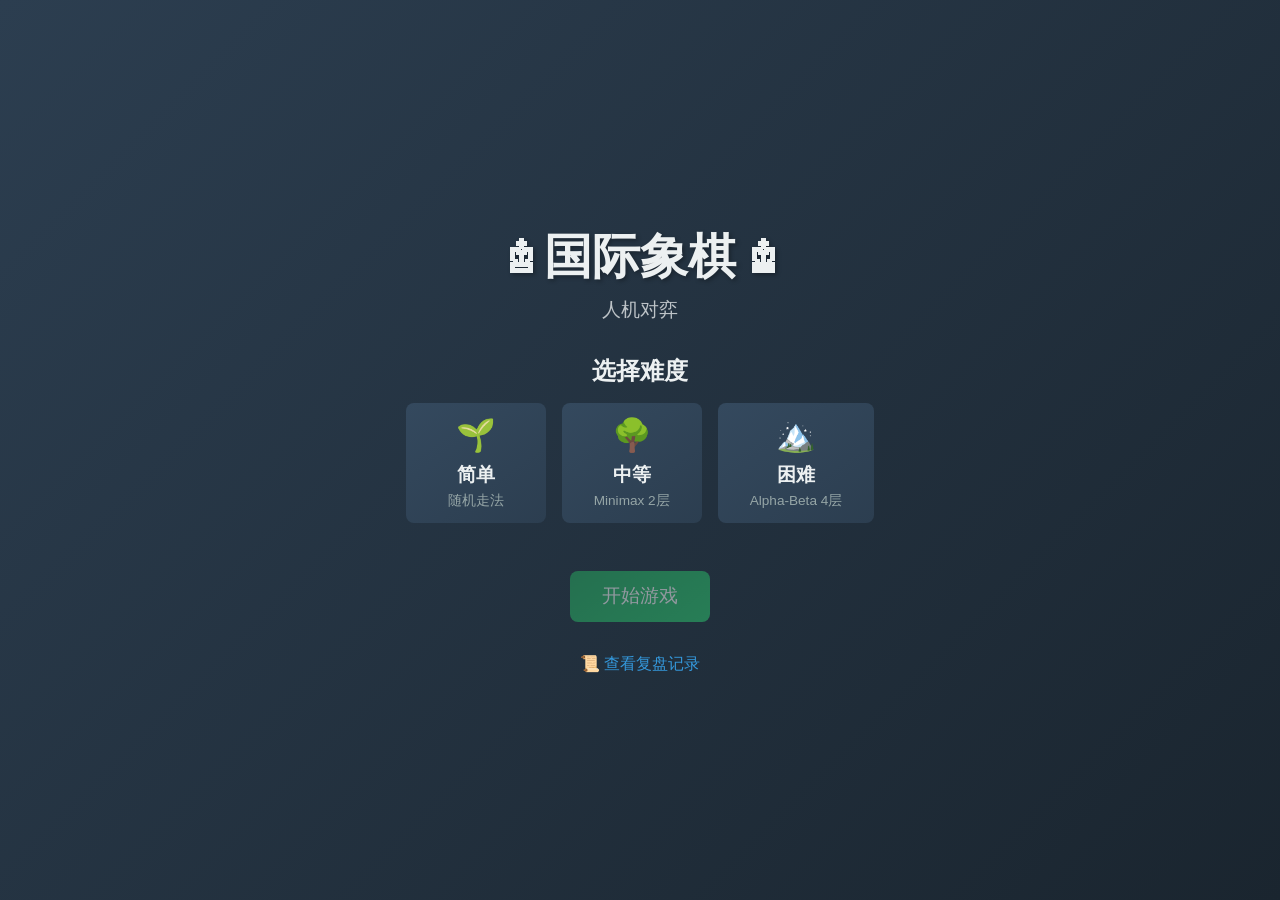
==== frontend/game.html @ e4f95591 "feat: 前端对弈页面和复盘页面" ====
<!DOCTYPE html>
<html lang="zh-CN">
<head>
    <meta charset="UTF-8">
    <meta name="viewport" content="width=device-width, initial-scale=1.0">
    <title>国际象棋 - 对弈中</title>
    <link rel="stylesheet" href="static/css/style.css">
</head>
<body>
    <div class="container">
        <h1>♔ 国际象棋</h1>

        <div class="game-info">
            <div class="turn-indicator" id="turn-indicator">白方回合 (你)</div>
            <div class="game-controls">
                <button class="btn" onclick="game.restart()">重新开始</button>
                <button class="btn" id="saveBtn">保存复盘</button>
            </div>
        </div>

        <div class="captured-pieces" id="captured-white"></div>
        <div class="board-container">
            <div id="board-container"></div>
        </div>
        <div class="captured-pieces" id="captured-black"></div>

        <div id="game-over-modal" class="modal" style="display: none;">
            <div class="modal-content">
                <h2 id="game-over-message">游戏结束</h2>
                <button class="btn btn-primary" onclick="game.restart()">再来一局</button>
                <button class="btn" onclick="window.location.href='index.html'">返回主页</button>
            </div>
        </div>
    </div>

    <script src="static/js/api.js"></script>
    <script src="static/js/board.js"></script>
    <script src="static/js/game.js"></script>
</body>
</html>
---- frontend/static/css/style.css ----
:root {
    --board-light: #f0d9b5;
    --board-dark: #b58863;
    --highlight: #829769;
    --check-highlight: #e74c3c;
    --selected: #f6f669;
}

* {
    margin: 0;
    padding: 0;
    box-sizing: border-box;
}

body {
    font-family: 'Segoe UI', sans-serif;
    background: linear-gradient(135deg, #2c3e50 0%, #1a252f 100%);
    min-height: 100vh;
    display: flex;
    justify-content: center;
    align-items: center;
}

.container {
    text-align: center;
    color: #ecf0f1;
}

h1 {
    font-size: 3rem;
    margin-bottom: 0.5rem;
    text-shadow: 2px 2px 4px rgba(0,0,0,0.3);
}

.subtitle {
    font-size: 1.2rem;
    color: #bdc3c7;
    margin-bottom: 2rem;
}

.difficulty-selection h2 {
    margin-bottom: 1rem;
}

.difficulty-buttons {
    display: flex;
    gap: 1rem;
    justify-content: center;
    flex-wrap: wrap;
}

.difficulty-btn {
    background: linear-gradient(145deg, #34495e, #2c3e50);
    border: 2px solid #4a5f7f;
    border-radius: 12px;
    padding: 1.5rem;
    color: #ecf0f1;
    cursor: pointer;
    transition: all 0.3s;
    min-width: 140px;
}

.difficulty-btn:hover {
    transform: translateY(-2px);
    box-shadow: 0 4px 12px rgba(0,0,0,0.3);
}

.difficulty-btn.selected {
    border-color: #3498db;
    background: linear-gradient(145deg, #3d566e, #2c3e50);
    box-shadow: 0 0 15px rgba(52, 152, 219, 0.4);
}

.difficulty-icon {
    font-size: 2rem;
    display: block;
}

.difficulty-name {
    font-size: 1.2rem;
    font-weight: bold;
    display: block;
    margin-top: 0.5rem;
}

.difficulty-desc {
    font-size: 0.85rem;
    color: #95a5a6;
    display: block;
    margin-top: 0.25rem;
}

.btn {
    padding: 0.8rem 2rem;
    font-size: 1rem;
    border: none;
    border-radius: 8px;
    cursor: pointer;
    transition: all 0.2s;
}

.btn-primary {
    background: linear-gradient(145deg, #27ae60, #2ecc71);
    color: white;
    font-size: 1.2rem;
    margin-top: 2rem;
}

.btn-primary:hover:not(:disabled) {
    transform: translateY(-2px);
    box-shadow: 0 4px 12px rgba(46, 204, 113, 0.4);
}

.btn-primary:disabled {
    opacity: 0.5;
    cursor: not-allowed;
}

.actions {
    margin-top: 1rem;
}

.history-link {
    margin-top: 2rem;
}

.history-link a {
    color: #3498db;
    text-decoration: none;
}

.history-link a:hover {
    text-decoration: underline;
}

/* 棋盘样式 */
.board-container {
    margin: 2rem auto;
}

.board {
    display: grid;
    grid-template-columns: repeat(8, 1fr);
    width: 480px;
    height: 480px;
    border: 4px solid #2c3e50;
    border-radius: 4px;
    box-shadow: 0 8px 32px rgba(0,0,0,0.4);
}

.square {
    width: 60px;
    height: 60px;
    display: flex;
    justify-content: center;
    align-items: center;
    font-size: 2.8rem;
    cursor: pointer;
    position: relative;
}

.square.light {
    background: linear-gradient(145deg, #f5e1a4, #e6c88a);
}

.square.dark {
    background: linear-gradient(145deg, #c9a86c, #b58863);
}

.square.selected {
    background: var(--selected) !important;
}

.square.legal-move::after {
    content: '';
    width: 16px;
    height: 16px;
    background: rgba(0, 0, 0, 0.2);
    border-radius: 50%;
    position: absolute;
}

.square.last-move {
    box-shadow: inset 0 0 0 3px rgba(255, 255, 0, 0.5);
}

.square.check {
    background: radial-gradient(circle, #e74c3c 0%, #c0392b 100%) !important;
}

/* 棋子样式 - 3D立体效果 */
.piece {
    font-size: 2.8rem;
    text-shadow: 2px 2px 4px rgba(0,0,0,0.4);
    filter: drop-shadow(0 3px 3px rgba(0,0,0,0.3));
    transition: transform 0.1s;
}

.piece.white {
    color: #ffffff;
    text-shadow:
        1px 1px 0 #d0d0d0,
        2px 2px 4px rgba(0,0,0,0.3),
        0 0 8px rgba(255,255,255,0.3);
}

.piece.black {
    color: #1a1a1a;
    text-shadow:
        1px 1px 0 #4a4a4a,
        2px 2px 4px rgba(0,0,0,0.5),
        0 0 8px rgba(0,0,0,0.2);
}

/* 游戏信息栏 */
.game-info {
    display: flex;
    justify-content: space-between;
    align-items: center;
    width: 480px;
    margin: 1rem auto;
    padding: 1rem;
    background: rgba(44, 62, 80, 0.8);
    border-radius: 8px;
}

.turn-indicator {
    font-size: 1.2rem;
    font-weight: bold;
}

.turn-indicator.white-turn {
    color: #fff;
}

.turn-indicator.black-turn {
    color: #aaa;
}

.game-controls {
    display: flex;
    gap: 0.5rem;
}

.game-controls .btn {
    padding: 0.5rem 1rem;
    font-size: 0.9rem;
    background: #34495e;
    color: #ecf0f1;
}

.game-controls .btn:hover {
    background: #4a5f7f;
}

/* 被吃棋子 */
.captured-pieces {
    width: 480px;
    margin: 0 auto;
    min-height: 40px;
    padding: 0.5rem;
    background: rgba(44, 62, 80, 0.6);
    border-radius: 4px;
    display: flex;
    flex-wrap: wrap;
    gap: 2px;
}

.captured-pieces span {
    font-size: 1.5rem;
}

/* Modal */
.modal {
    display: none;
    position: fixed;
    top: 0;
    left: 0;
    width: 100%;
    height: 100%;
    background: rgba(0,0,0,0.7);
    justify-content: center;
    align-items: center;
    z-index: 100;
}

.modal-content {
    background: #2c3e50;
    padding: 2rem;
    border-radius: 12px;
    text-align: center;
}

.modal-content h2 {
    margin-bottom: 1rem;
}

/* 复盘页面 */
.replay-layout {
    display: flex;
    gap: 2rem;
    justify-content: center;
    align-items: flex-start;
    flex-wrap: wrap;
}

.replay-list-container {
    background: rgba(44, 62, 80, 0.8);
    padding: 1rem;
    border-radius: 8px;
    min-width: 250px;
    max-height: 520px;
    overflow-y: auto;
}

.replay-list {
    display: flex;
    flex-direction: column;
    gap: 0.5rem;
}

.replay-item {
    background: #34495e;
    padding: 0.75rem;
    border-radius: 6px;
    cursor: pointer;
    transition: background 0.2s;
}

.replay-item:hover {
    background: #4a5f7f;
}

.replay-id {
    font-weight: bold;
    color: #3498db;
}

.replay-date {
    font-size: 0.85rem;
    color: #bdc3c7;
    display: block;
}

.replay-result {
    font-size: 0.85rem;
    color: #95a5a6;
}

.replay-controls {
    display: flex;
    gap: 1rem;
    justify-content: center;
    align-items: center;
    margin-top: 1rem;
}

.no-replays {
    color: #95a5a6;
    font-style: italic;
}

.back-link {
    margin-top: 2rem;
}

.back-link a {
    color: #3498db;
    text-decoration: none;
}
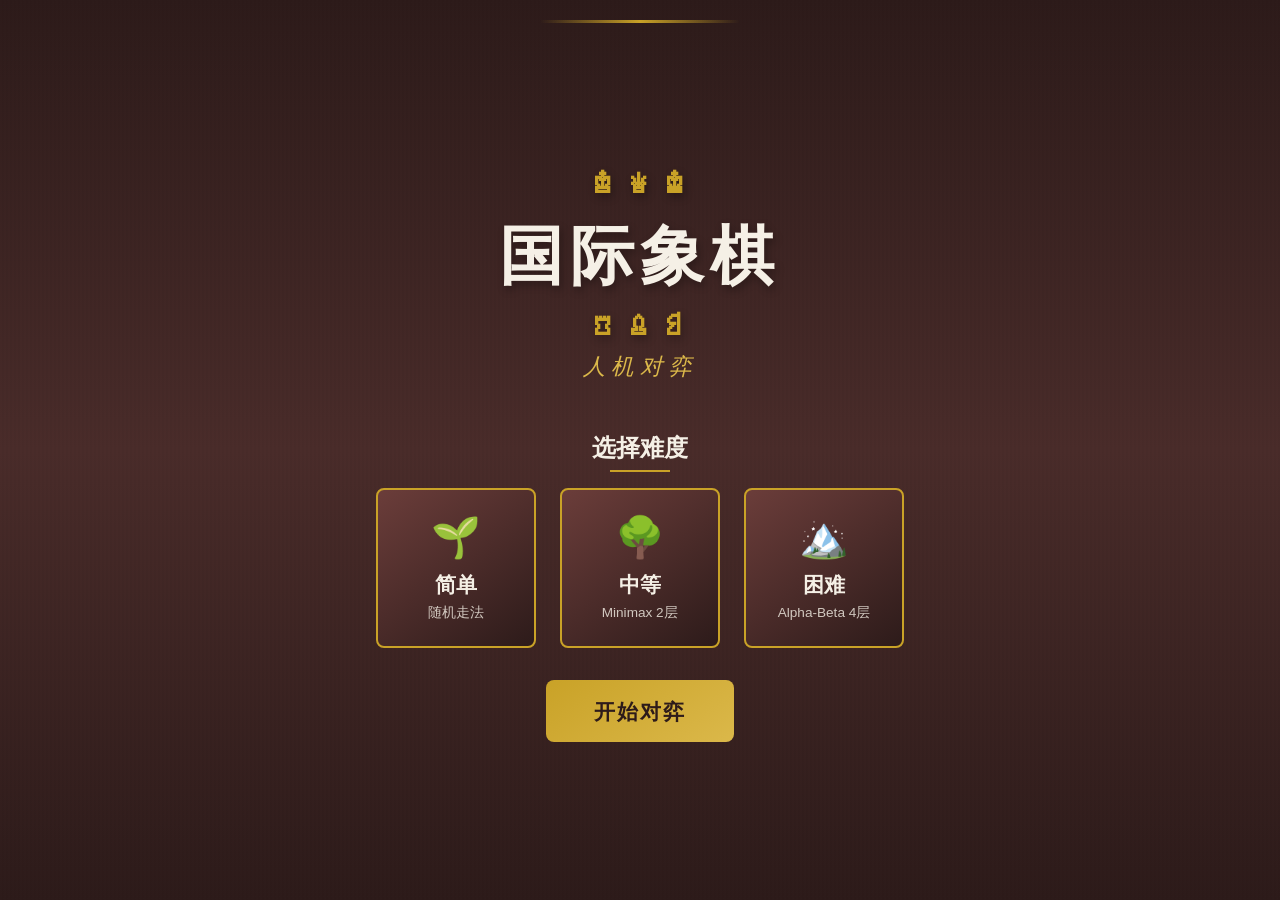
==== commit 67272670: "first commit" ====
--- a/frontend/game.html
+++ b/frontend/game.html
@@ -7,34 +7,130 @@
     <link rel="stylesheet" href="static/css/style.css">
 </head>
 <body>
-    <div class="container">
-        <h1>♔ 国际象棋</h1>
-
-        <div class="game-info">
-            <div class="turn-indicator" id="turn-indicator">白方回合 (你)</div>
-            <div class="game-controls">
-                <button class="btn" onclick="game.restart()">重新开始</button>
-                <button class="btn" id="saveBtn">保存复盘</button>
+    <div class="game-layout">
+        <div class="captured-panel">
+            <div class="win-rate-section">
+                <div class="win-rate-display">
+                    <div class="win-rate-item">
+                        <span class="win-rate-label">♔ 白方</span>
+                        <span class="win-rate-value" id="white-win-rate">50%</span>
+                    </div>
+                    <div class="win-rate-divider">:</div>
+                    <div class="win-rate-item">
+                        <span class="win-rate-label">♚ 黑方</span>
+                        <span class="win-rate-value" id="black-win-rate">50%</span>
+                    </div>
+                </div>
+            </div>
+            <div class="captured-section">
+                <div class="captured-label">白方吃子</div>
+                <div class="captured-pieces-display" id="captured-by-white"></div>
+            </div>
+            <div class="captured-section">
+                <div class="captured-label">黑方吃子</div>
+                <div class="captured-pieces-display" id="captured-by-black"></div>
             </div>
         </div>
 
-        <div class="captured-pieces" id="captured-white"></div>
-        <div class="board-container">
-            <div id="board-container"></div>
+        <div class="game-center">
+            <div class="game-header">
+                <h1 class="game-title"><span>♔</span> 国际象棋 <span>♚</span></h1>
+            </div>
+
+            <div class="game-info">
+                <div class="turn-indicator white-turn" id="turn-indicator">白方回合</div>
+                <div class="game-controls">
+                    <button class="btn" onclick="game.undo()">悔棋</button>
+                    <button class="btn" onclick="game.restart()">重新开始</button>
+                </div>
+            </div>
+
+            <div class="board-frame">
+                <div class="board-container">
+                    <div id="board-container"></div>
+                </div>
+            </div>
         </div>
-        <div class="captured-pieces" id="captured-black"></div>
 
-        <div id="game-over-modal" class="modal" style="display: none;">
-            <div class="modal-content">
-                <h2 id="game-over-message">游戏结束</h2>
-                <button class="btn btn-primary" onclick="game.restart()">再来一局</button>
-                <button class="btn" onclick="window.location.href='index.html'">返回主页</button>
+        <div class="rules-panel">
+            <h2 class="rules-title">♟️ 棋子规则</h2>
+
+            <div class="rule-section">
+                <h3>♙ 兵 (Pawn)</h3>
+                <ul>
+                    <li>每步只能前进一格（起始位置可前进两格）</li>
+                    <li>只能斜向前进时吃子</li>
+                    <li><strong>吃过路兵：</strong>敌方兵从两格格出发，经过我方兵攻击范围时，可斜吃之</li>
+                    <li><strong>升变：</strong>兵到达对方底线时可升变为后、车、象、马之一</li>
+                </ul>
+            </div>
+
+            <div class="rule-section">
+                <h3>♖ 车 (Rook)</h3>
+                <ul>
+                    <li>只能水平或垂直移动</li>
+                    <li>格数不限，不能跳过其他棋子</li>
+                </ul>
+            </div>
+
+            <div class="rule-section">
+                <h3>♘ 马 (Knight)</h3>
+                <ul>
+                    <li>走"日"字（L形）</li>
+                    <li>可以跳过其他棋子</li>
+                </ul>
+            </div>
+
+            <div class="rule-section">
+                <h3>♗ 象 (Bishop)</h3>
+                <ul>
+                    <li>只能斜线移动</li>
+                    <li>格数不限，不能跳过其他棋子</li>
+                </ul>
+            </div>
+
+            <div class="rule-section">
+                <h3>♕ 后 (Queen)</h3>
+                <ul>
+                    <li>可水平、垂直、斜线移动</li>
+                    <li>格数不限，是最强大的棋子</li>
+                </ul>
+            </div>
+
+            <div class="rule-section">
+                <h3>♔ 王 (King)</h3>
+                <ul>
+                    <li>可任意方向移动一格</li>
+                    <li><strong>王车易位：</strong>王与车都未移动，且中间无棋子，王可向车方向移动两格，车越过王跳到王另一侧</li>
+                    <li>王被将军时必须解除将军</li>
+                </ul>
+            </div>
+
+            <div class="rule-section">
+                <h3>♚ 游戏术语</h3>
+                <ul>
+                    <li><strong>将军 (Check)：</strong>王的走棋一步后受到攻击</li>
+                    <li><strong>将死 (Checkmate)：</strong>王被将军且无法解除</li>
+                    <li><strong>困毙 (Stalemate)：</strong>无合法棋可走但王未被将军</li>
+                </ul>
+            </div>
+        </div>
+    </div>
+
+    <div id="game-over-modal" class="modal">
+        <div class="modal-content">
+            <h2 id="game-over-message">游戏结束</h2>
+            <p id="game-over-result"></p>
+            <div class="modal-buttons">
+                <button class="btn btn-secondary" onclick="game.restart()">再来一局</button>
+                <button class="btn btn-secondary" onclick="window.location.href='index.html'">返回主页</button>
             </div>
         </div>
     </div>
 
     <script src="static/js/api.js"></script>
     <script src="static/js/board.js"></script>
+    <script src="static/js/sound.js"></script>
     <script src="static/js/game.js"></script>
 </body>
-</html>+</html>
--- a/frontend/static/css/style.css
+++ b/frontend/static/css/style.css
@@ -1,9 +1,18 @@
+@import url('https://fonts.googleapis.com/css2?family=Playfair+Display:wght@400;600;700&family=Crimson+Pro:wght@400;500;600&display=swap');
+
 :root {
-    --board-light: #f0d9b5;
-    --board-dark: #b58863;
-    --highlight: #829769;
-    --check-highlight: #e74c3c;
-    --selected: #f6f669;
+    --mahogany: #4a2c2a;
+    --mahogany-dark: #2d1b1a;
+    --mahogany-light: #6b3d3a;
+    --cream: #f5f0e6;
+    --cream-dark: #e8e0d0;
+    --gold: #c9a227;
+    --gold-light: #dbb84a;
+    --felt-green: #2d5a3d;
+    --felt-dark: #1e3d29;
+    --text-dark: #1a1a1a;
+    --text-light: #f5f0e6;
+    --shadow: rgba(0,0,0,0.3);
 }
 
 * {
@@ -13,129 +22,469 @@
 }
 
 body {
-    font-family: 'Segoe UI', sans-serif;
-    background: linear-gradient(135deg, #2c3e50 0%, #1a252f 100%);
+    font-family: 'Crimson Pro', Georgia, serif;
+    background: var(--mahogany-dark);
     min-height: 100vh;
-    display: flex;
+    color: var(--text-light);
+    overflow-x: hidden;
+}
+
+/* Wood grain background texture */
+body::before {
+    content: '';
+    position: fixed;
+    top: 0;
+    left: 0;
+    width: 100%;
+    height: 100%;
+    background:
+        repeating-linear-gradient(
+            90deg,
+            transparent,
+            transparent 2px,
+            rgba(0,0,0,0.03) 2px,
+            rgba(0,0,0,0.03) 4px
+        ),
+        linear-gradient(180deg, var(--mahogany-dark) 0%, var(--mahogany) 50%, var(--mahogany-dark) 100%);
+    z-index: -1;
+}
+
+/* ==================== INDEX PAGE ==================== */
+
+.index-container {
+    min-height: 100vh;
+    display: flex;
+    flex-direction: column;
     justify-content: center;
     align-items: center;
-}
-
-.container {
+    padding: 2rem;
+    position: relative;
+}
+
+.index-container::before {
+    content: '';
+    position: absolute;
+    top: 20px;
+    left: 50%;
+    transform: translateX(-50%);
+    width: 200px;
+    height: 3px;
+    background: linear-gradient(90deg, transparent, var(--gold), transparent);
+}
+
+.title-wrapper {
     text-align: center;
-    color: #ecf0f1;
-}
-
-h1 {
-    font-size: 3rem;
+    margin-bottom: 3rem;
+    animation: fadeInDown 0.8s ease-out;
+}
+
+.main-title {
+    font-family: 'Playfair Display', serif;
+    font-size: 4rem;
+    font-weight: 700;
+    color: var(--cream);
+    text-shadow: 2px 4px 8px var(--shadow);
+    letter-spacing: 0.1em;
     margin-bottom: 0.5rem;
-    text-shadow: 2px 2px 4px rgba(0,0,0,0.3);
+}
+
+.title-ornament {
+    font-size: 2rem;
+    color: var(--gold);
+    display: block;
+    margin-bottom: 0.5rem;
 }
 
 .subtitle {
-    font-size: 1.2rem;
-    color: #bdc3c7;
+    font-family: 'Crimson Pro', serif;
+    font-size: 1.4rem;
+    color: var(--gold-light);
+    font-style: italic;
+    letter-spacing: 0.3em;
+    text-transform: uppercase;
+}
+
+.difficulty-section {
+    text-align: center;
+    animation: fadeInUp 0.8s ease-out 0.2s both;
+}
+
+.difficulty-title {
+    font-family: 'Playfair Display', serif;
+    font-size: 1.5rem;
+    color: var(--cream);
+    margin-bottom: 1.5rem;
+    position: relative;
+    display: inline-block;
+}
+
+.difficulty-title::after {
+    content: '';
+    position: absolute;
+    bottom: -8px;
+    left: 50%;
+    transform: translateX(-50%);
+    width: 60px;
+    height: 2px;
+    background: var(--gold);
+}
+
+.difficulty-buttons {
+    display: flex;
+    gap: 1.5rem;
+    flex-wrap: wrap;
+    justify-content: center;
     margin-bottom: 2rem;
 }
 
-.difficulty-selection h2 {
-    margin-bottom: 1rem;
-}
-
-.difficulty-buttons {
-    display: flex;
-    gap: 1rem;
-    justify-content: center;
-    flex-wrap: wrap;
-}
-
 .difficulty-btn {
-    background: linear-gradient(145deg, #34495e, #2c3e50);
-    border: 2px solid #4a5f7f;
-    border-radius: 12px;
-    padding: 1.5rem;
-    color: #ecf0f1;
+    background: linear-gradient(145deg, var(--mahogany-light), var(--mahogany-dark));
+    border: 2px solid var(--gold);
+    border-radius: 8px;
+    padding: 1.5rem 2rem;
+    color: var(--cream);
     cursor: pointer;
-    transition: all 0.3s;
-    min-width: 140px;
+    transition: all 0.3s ease;
+    min-width: 160px;
+    position: relative;
+    overflow: hidden;
+}
+
+.difficulty-btn::before {
+    content: '';
+    position: absolute;
+    top: 0;
+    left: -100%;
+    width: 100%;
+    height: 100%;
+    background: linear-gradient(90deg, transparent, rgba(201,162,39,0.2), transparent);
+    transition: left 0.5s ease;
+}
+
+.difficulty-btn:hover::before {
+    left: 100%;
 }
 
 .difficulty-btn:hover {
-    transform: translateY(-2px);
-    box-shadow: 0 4px 12px rgba(0,0,0,0.3);
+    transform: translateY(-4px);
+    box-shadow: 0 8px 24px rgba(0,0,0,0.4), 0 0 20px rgba(201,162,39,0.3);
+    border-color: var(--gold-light);
 }
 
 .difficulty-btn.selected {
-    border-color: #3498db;
-    background: linear-gradient(145deg, #3d566e, #2c3e50);
-    box-shadow: 0 0 15px rgba(52, 152, 219, 0.4);
+    background: linear-gradient(145deg, var(--gold), var(--gold-light));
+    color: var(--mahogany-dark);
+    border-color: var(--gold-light);
+    box-shadow: 0 4px 20px rgba(201,162,39,0.5);
 }
 
 .difficulty-icon {
-    font-size: 2rem;
+    font-size: 2.5rem;
     display: block;
+    margin-bottom: 0.5rem;
 }
 
 .difficulty-name {
-    font-size: 1.2rem;
-    font-weight: bold;
+    font-family: 'Playfair Display', serif;
+    font-size: 1.3rem;
+    font-weight: 600;
     display: block;
-    margin-top: 0.5rem;
+    margin-bottom: 0.3rem;
 }
 
 .difficulty-desc {
     font-size: 0.85rem;
-    color: #95a5a6;
+    opacity: 0.8;
     display: block;
-    margin-top: 0.25rem;
-}
-
-.btn {
-    padding: 0.8rem 2rem;
-    font-size: 1rem;
+}
+
+.start-btn {
+    background: linear-gradient(145deg, var(--gold), var(--gold-light));
     border: none;
     border-radius: 8px;
+    padding: 1rem 3rem;
+    font-family: 'Playfair Display', serif;
+    font-size: 1.3rem;
+    font-weight: 600;
+    color: var(--mahogany-dark);
     cursor: pointer;
-    transition: all 0.2s;
-}
-
-.btn-primary {
-    background: linear-gradient(145deg, #27ae60, #2ecc71);
-    color: white;
+    transition: all 0.3s ease;
+    animation: fadeInUp 0.8s ease-out 0.4s both;
+    letter-spacing: 0.1em;
+}
+
+.start-btn:hover:not(:disabled) {
+    transform: translateY(-2px);
+    box-shadow: 0 6px 20px rgba(201,162,39,0.5);
+}
+
+.start-btn:disabled {
+    opacity: 0.4;
+    cursor: not-allowed;
+}
+
+.history-link {
+    margin-top: 3rem;
+    animation: fadeInUp 0.8s ease-out 0.6s both;
+}
+
+.history-link a {
+    color: var(--gold);
+    text-decoration: none;
+    font-size: 1.1rem;
+    transition: color 0.3s ease;
+    display: flex;
+    align-items: center;
+    gap: 0.5rem;
+}
+
+.history-link a:hover {
+    color: var(--gold-light);
+}
+
+.history-link a::before {
+    content: '📜';
+}
+
+/* ==================== GAME PAGE ==================== */
+
+.game-layout {
+    display: flex;
+    gap: 2rem;
+    padding: 2rem;
+    max-width: 1400px;
+    margin: 0 auto;
+    min-height: 100vh;
+    align-items: flex-start;
+}
+
+.game-center {
+    flex: 1;
+    display: flex;
+    flex-direction: column;
+    align-items: center;
+}
+
+/* Captured Pieces Panel */
+.captured-panel {
+    width: 140px;
+    display: flex;
+    flex-direction: column;
+    gap: 1rem;
+    padding-top: 20px;
+}
+
+/* Win Rate Section */
+.win-rate-section {
+    background: linear-gradient(145deg, var(--mahogany-light), var(--mahogany-dark));
+    border: 2px solid rgba(201,162,39,0.4);
+    border-radius: 12px;
+    padding: 1rem;
+    box-shadow: 0 4px 12px rgba(0,0,0,0.3);
+}
+
+.win-rate-display {
+    display: flex;
+    align-items: center;
+    justify-content: center;
+    gap: 0.5rem;
+}
+
+.win-rate-item {
+    display: flex;
+    flex-direction: column;
+    align-items: center;
+    min-width: 50px;
+}
+
+.win-rate-label {
+    font-family: 'Playfair Display', serif;
+    font-size: 0.8rem;
+    color: var(--cream);
+    text-transform: uppercase;
+    letter-spacing: 0.05em;
+}
+
+.win-rate-value {
+    font-family: 'Playfair Display', serif;
+    font-size: 1.4rem;
+    font-weight: 700;
+    color: var(--gold);
+}
+
+.win-rate-divider {
+    font-family: 'Playfair Display', serif;
+    font-size: 1.5rem;
+    font-weight: 700;
+    color: var(--gold);
+    margin: 0 0.25rem;
+}
+
+.captured-section {
+    background: linear-gradient(145deg, var(--mahogany-light), var(--mahogany-dark));
+    border: 2px solid rgba(201,162,39,0.4);
+    border-radius: 12px;
+    padding: 1rem;
+    min-height: 140px;
+    box-shadow: 0 4px 12px rgba(0,0,0,0.3);
+}
+
+.captured-label {
+    font-family: 'Playfair Display', serif;
+    font-size: 0.75rem;
+    color: var(--gold);
+    text-align: center;
+    margin-bottom: 0.5rem;
+    text-transform: uppercase;
+    letter-spacing: 0.1em;
+    padding-bottom: 0.5rem;
+    border-bottom: 1px solid rgba(201,162,39,0.3);
+}
+
+.captured-pieces-display {
+    display: flex;
+    flex-wrap: wrap;
+    gap: 2px;
+    justify-content: center;
+    align-content: flex-start;
+    min-height: 90px;
+}
+
+.captured-pieces-display span {
+    font-size: 1.5rem;
+}
+
+.captured-pieces-display.white-captures span {
+    color: #1a1a1a;
+    text-shadow:
+        1px 1px 0 #4a4a4a,
+        2px 2px 4px rgba(0,0,0,0.5);
+}
+
+.captured-pieces-display.black-captures span {
+    color: #ffffff;
+    text-shadow:
+        1px 1px 0 #c0c0c0,
+        2px 2px 4px rgba(0,0,0,0.5);
+}
+
+.game-header {
+    text-align: center;
+    margin-bottom: 1.5rem;
+}
+
+.game-title {
+    font-family: 'Playfair Display', serif;
+    font-size: 2rem;
+    color: var(--cream);
+    text-shadow: 2px 3px 6px var(--shadow);
+}
+
+.game-title span {
+    color: var(--gold);
+}
+
+/* Game Info Bar */
+.game-info {
+    display: flex;
+    justify-content: space-between;
+    align-items: center;
+    width: 520px;
+    margin: 0 auto 1rem;
+    padding: 1rem 1.5rem;
+    background: linear-gradient(145deg, var(--mahogany-light), var(--mahogany-dark));
+    border: 1px solid var(--gold);
+    border-radius: 8px;
+    box-shadow: 0 4px 12px var(--shadow);
+}
+
+.turn-indicator {
+    font-family: 'Playfair Display', serif;
     font-size: 1.2rem;
-    margin-top: 2rem;
-}
-
-.btn-primary:hover:not(:disabled) {
-    transform: translateY(-2px);
-    box-shadow: 0 4px 12px rgba(46, 204, 113, 0.4);
-}
-
-.btn-primary:disabled {
-    opacity: 0.5;
-    cursor: not-allowed;
-}
-
-.actions {
-    margin-top: 1rem;
-}
-
-.history-link {
-    margin-top: 2rem;
-}
-
-.history-link a {
-    color: #3498db;
-    text-decoration: none;
-}
-
-.history-link a:hover {
-    text-decoration: underline;
-}
-
-/* 棋盘样式 */
+    font-weight: 600;
+    display: flex;
+    align-items: center;
+    gap: 0.5rem;
+}
+
+.turn-indicator::before {
+    content: '♔';
+    font-size: 1.5rem;
+}
+
+.turn-indicator.white-turn {
+    color: var(--cream);
+}
+
+.turn-indicator.white-turn::before {
+    content: '♔';
+}
+
+.turn-indicator.black-turn {
+    color: #aaa;
+}
+
+.turn-indicator.black-turn::before {
+    content: '♚';
+}
+
+.thinking-time {
+    font-family: 'Crimson Pro', serif;
+    font-size: 0.9rem;
+    color: var(--gold-light);
+    margin-left: 0.5rem;
+}
+
+.game-controls {
+    display: flex;
+    gap: 0.5rem;
+}
+
+.game-controls .btn {
+    background: transparent;
+    border: 1px solid var(--gold);
+    border-radius: 4px;
+    padding: 0.5rem 1rem;
+    color: var(--gold);
+    font-family: 'Crimson Pro', serif;
+    font-size: 0.9rem;
+    cursor: pointer;
+    transition: all 0.3s ease;
+}
+
+.game-controls .btn:hover {
+    background: var(--gold);
+    color: var(--mahogany-dark);
+}
+
+/* Board Container with Wood Frame */
+.board-frame {
+    background: linear-gradient(145deg, #3d2322, var(--mahogany-dark));
+    padding: 20px;
+    border-radius: 8px;
+    box-shadow:
+        0 8px 32px var(--shadow),
+        inset 0 2px 4px rgba(255,255,255,0.1);
+    border: 3px solid var(--gold);
+    position: relative;
+}
+
+.board-frame::before {
+    content: '';
+    position: absolute;
+    top: 8px;
+    left: 8px;
+    right: 8px;
+    bottom: 8px;
+    border: 1px solid rgba(201,162,39,0.3);
+    border-radius: 4px;
+    pointer-events: none;
+}
+
 .board-container {
-    margin: 2rem auto;
+    position: relative;
+    width: 480px;
+    height: 480px;
 }
 
 .board {
@@ -143,11 +492,13 @@
     grid-template-columns: repeat(8, 1fr);
     width: 480px;
     height: 480px;
-    border: 4px solid #2c3e50;
     border-radius: 4px;
-    box-shadow: 0 8px 32px rgba(0,0,0,0.4);
-}
-
+    overflow: hidden;
+    box-shadow: inset 0 0 20px rgba(0,0,0,0.3);
+    transition: none;
+}
+
+/* Chess Squares */
 .square {
     width: 60px;
     height: 60px;
@@ -160,117 +511,197 @@
 }
 
 .square.light {
-    background: linear-gradient(145deg, #f5e1a4, #e6c88a);
+    background: linear-gradient(145deg, #f0e6d3, #d4c9b8);
 }
 
 .square.dark {
-    background: linear-gradient(145deg, #c9a86c, #b58863);
+    background: linear-gradient(145deg, var(--felt-green), var(--felt-dark));
+}
+
+.square:hover {
+    filter: brightness(1.1);
 }
 
 .square.selected {
-    background: var(--selected) !important;
+    background: radial-gradient(circle, rgba(201,162,39,0.8), rgba(201,162,39,0.4)) !important;
+    box-shadow: inset 0 0 15px rgba(201,162,39,0.5);
 }
 
 .square.legal-move::after {
     content: '';
-    width: 16px;
-    height: 16px;
-    background: rgba(0, 0, 0, 0.2);
+    width: 18px;
+    height: 18px;
+    background: radial-gradient(circle, rgba(201,162,39,0.7), rgba(201,162,39,0.3));
     border-radius: 50%;
     position: absolute;
+    box-shadow: 0 0 8px rgba(201,162,39,0.5);
 }
 
 .square.last-move {
-    box-shadow: inset 0 0 0 3px rgba(255, 255, 0, 0.5);
+    background: rgba(201, 162, 39, 0.35) !important;
+    box-shadow: inset 0 0 0 4px rgba(201, 162, 39, 0.8);
+}
+
+.square.last-move::after {
+    content: '';
+    position: absolute;
+    width: 12px;
+    height: 12px;
+    background: rgba(201, 162, 39, 0.9);
+    border-radius: 50%;
+    bottom: 4px;
+    right: 4px;
+    pointer-events: none;
 }
 
 .square.check {
-    background: radial-gradient(circle, #e74c3c 0%, #c0392b 100%) !important;
-}
-
-/* 棋子样式 - 3D立体效果 */
+    background: radial-gradient(circle, rgba(220,50,50,0.8), rgba(220,50,50,0.4)) !important;
+    animation: checkPulse 1s ease-in-out infinite;
+}
+
+@keyframes checkPulse {
+    0%, 100% { box-shadow: inset 0 0 15px rgba(220,50,50,0.5); }
+    50% { box-shadow: inset 0 0 25px rgba(220,50,50,0.8); }
+}
+
+/* Chess Pieces */
 .piece {
     font-size: 2.8rem;
-    text-shadow: 2px 2px 4px rgba(0,0,0,0.4);
-    filter: drop-shadow(0 3px 3px rgba(0,0,0,0.3));
-    transition: transform 0.1s;
+    filter: drop-shadow(2px 3px 3px rgba(0,0,0,0.4));
+    transition: transform 0.15s ease;
+    cursor: grab;
+}
+
+.piece:hover {
+    transform: scale(1.1);
 }
 
 .piece.white {
     color: #ffffff;
     text-shadow:
-        1px 1px 0 #d0d0d0,
-        2px 2px 4px rgba(0,0,0,0.3),
-        0 0 8px rgba(255,255,255,0.3);
+        1px 1px 0 #c0c0c0,
+        2px 2px 4px rgba(0,0,0,0.3);
 }
 
 .piece.black {
     color: #1a1a1a;
     text-shadow:
         1px 1px 0 #4a4a4a,
-        2px 2px 4px rgba(0,0,0,0.5),
-        0 0 8px rgba(0,0,0,0.2);
-}
-
-/* 游戏信息栏 */
-.game-info {
-    display: flex;
-    justify-content: space-between;
-    align-items: center;
-    width: 480px;
-    margin: 1rem auto;
-    padding: 1rem;
-    background: rgba(44, 62, 80, 0.8);
-    border-radius: 8px;
-}
-
-.turn-indicator {
-    font-size: 1.2rem;
-    font-weight: bold;
-}
-
-.turn-indicator.white-turn {
-    color: #fff;
-}
-
-.turn-indicator.black-turn {
-    color: #aaa;
-}
-
-.game-controls {
-    display: flex;
+        2px 2px 4px rgba(0,0,0,0.5);
+}
+
+/* Captured Pieces */
+.captured-area {
+    width: 520px;
+    margin: 0.5rem auto;
+    min-height: 36px;
+    padding: 0.5rem 1rem;
+    background: linear-gradient(145deg, var(--mahogany-light), var(--mahogany-dark));
+    border: 1px solid rgba(201,162,39,0.3);
+    border-radius: 6px;
+    display: flex;
+    flex-wrap: wrap;
+    gap: 4px;
+    align-items: center;
+}
+
+.captured-label {
+    font-size: 0.75rem;
+    color: var(--gold);
+    text-transform: uppercase;
+    letter-spacing: 0.1em;
+    margin-right: 0.5rem;
+}
+
+.captured-area span {
+    font-size: 1.4rem;
+    opacity: 0.9;
+}
+
+/* ==================== RULES PANEL ==================== */
+
+.rules-panel {
+    flex: 1;
+    max-width: 360px;
+    background: linear-gradient(145deg, var(--mahogany-light), var(--mahogany-dark));
+    border: 2px solid var(--gold);
+    border-radius: 12px;
+    padding: 1.5rem;
+    color: var(--text-light);
+    max-height: calc(100vh - 4rem);
+    overflow-y: auto;
+    box-shadow: 0 8px 32px var(--shadow);
+}
+
+.rules-panel::-webkit-scrollbar {
+    width: 6px;
+}
+
+.rules-panel::-webkit-scrollbar-track {
+    background: rgba(0,0,0,0.2);
+    border-radius: 3px;
+}
+
+.rules-panel::-webkit-scrollbar-thumb {
+    background: var(--gold);
+    border-radius: 3px;
+}
+
+.rules-title {
+    font-family: 'Playfair Display', serif;
+    font-size: 1.5rem;
+    color: var(--gold);
+    text-align: center;
+    margin-bottom: 1rem;
+    padding-bottom: 0.75rem;
+    border-bottom: 1px solid rgba(201,162,39,0.3);
+}
+
+.rule-section {
+    margin-bottom: 1rem;
+    padding: 0.75rem;
+    background: rgba(0,0,0,0.2);
+    border-radius: 6px;
+    border-left: 3px solid var(--gold);
+}
+
+.rule-section h3 {
+    font-family: 'Playfair Display', serif;
+    font-size: 1.1rem;
+    color: var(--cream);
+    margin-bottom: 0.5rem;
+    display: flex;
+    align-items: center;
     gap: 0.5rem;
 }
 
-.game-controls .btn {
-    padding: 0.5rem 1rem;
-    font-size: 0.9rem;
-    background: #34495e;
-    color: #ecf0f1;
-}
-
-.game-controls .btn:hover {
-    background: #4a5f7f;
-}
-
-/* 被吃棋子 */
-.captured-pieces {
-    width: 480px;
-    margin: 0 auto;
-    min-height: 40px;
-    padding: 0.5rem;
-    background: rgba(44, 62, 80, 0.6);
-    border-radius: 4px;
-    display: flex;
-    flex-wrap: wrap;
-    gap: 2px;
-}
-
-.captured-pieces span {
-    font-size: 1.5rem;
-}
-
-/* Modal */
+.rule-section ul {
+    list-style: none;
+    padding-left: 0.5rem;
+}
+
+.rule-section li {
+    font-size: 0.85rem;
+    line-height: 1.5;
+    margin-bottom: 0.3rem;
+    color: var(--cream-dark);
+    position: relative;
+    padding-left: 1rem;
+}
+
+.rule-section li::before {
+    content: '•';
+    color: var(--gold);
+    position: absolute;
+    left: 0;
+}
+
+.rule-section li strong {
+    color: var(--gold-light);
+}
+
+/* ==================== MODAL ==================== */
+
 .modal {
     display: none;
     position: fixed;
@@ -278,93 +709,278 @@
     left: 0;
     width: 100%;
     height: 100%;
-    background: rgba(0,0,0,0.7);
+    background: rgba(0,0,0,0.8);
     justify-content: center;
     align-items: center;
-    z-index: 100;
+    z-index: 1000;
+    backdrop-filter: blur(4px);
 }
 
 .modal-content {
-    background: #2c3e50;
+    background: linear-gradient(145deg, var(--mahogany-light), var(--mahogany-dark));
+    padding: 2.5rem;
+    border-radius: 16px;
+    text-align: center;
+    border: 2px solid var(--gold);
+    box-shadow: 0 20px 60px rgba(0,0,0,0.5);
+    animation: modalIn 0.3s ease-out;
+    max-width: 400px;
+}
+
+@keyframes modalIn {
+    from {
+        opacity: 0;
+        transform: scale(0.9) translateY(-20px);
+    }
+    to {
+        opacity: 1;
+        transform: scale(1) translateY(0);
+    }
+}
+
+.modal-content h2 {
+    font-family: 'Playfair Display', serif;
+    font-size: 2rem;
+    color: var(--gold);
+    margin-bottom: 0.5rem;
+}
+
+.modal-content p {
+    font-size: 1.1rem;
+    color: var(--cream);
+    margin-bottom: 1.5rem;
+}
+
+.modal-buttons {
+    display: flex;
+    gap: 1rem;
+    justify-content: center;
+}
+
+.modal-buttons .btn {
+    padding: 0.8rem 1.5rem;
+    border-radius: 6px;
+    font-family: 'Crimson Pro', serif;
+    font-size: 1rem;
+    cursor: pointer;
+    transition: all 0.3s ease;
+}
+
+.modal-buttons .btn-primary {
+    background: linear-gradient(145deg, var(--gold), var(--gold-light));
+    border: none;
+    color: var(--mahogany-dark);
+    font-weight: 600;
+}
+
+.modal-buttons .btn-primary:hover {
+    transform: translateY(-2px);
+    box-shadow: 0 4px 12px rgba(201,162,39,0.4);
+}
+
+.modal-buttons .btn-secondary {
+    background: transparent;
+    border: 1px solid var(--gold);
+    color: var(--gold);
+}
+
+.modal-buttons .btn-secondary:hover {
+    background: var(--gold);
+    color: var(--mahogany-dark);
+}
+
+/* Promotion Dialog */
+.promotion-title {
+    font-family: 'Playfair Display', serif;
+    font-size: 1.5rem;
+    color: var(--gold);
+    margin-bottom: 1.5rem;
+}
+
+.promotion-options {
+    display: flex;
+    gap: 1rem;
+    justify-content: center;
+    margin-bottom: 1rem;
+}
+
+.promotion-btn {
+    background: linear-gradient(145deg, var(--mahogany-light), var(--mahogany-dark));
+    border: 2px solid var(--gold);
+    border-radius: 8px;
+    padding: 1rem 1.5rem;
+    color: var(--cream);
+    cursor: pointer;
+    transition: all 0.3s ease;
+    font-size: 2rem;
+}
+
+.promotion-btn:hover {
+    background: var(--gold);
+    transform: translateY(-2px);
+    box-shadow: 0 4px 12px rgba(201,162,39,0.4);
+}
+
+/* ==================== ANIMATIONS ==================== */
+
+@keyframes fadeInDown {
+    from {
+        opacity: 0;
+        transform: translateY(-30px);
+    }
+    to {
+        opacity: 1;
+        transform: translateY(0);
+    }
+}
+
+@keyframes fadeInUp {
+    from {
+        opacity: 0;
+        transform: translateY(30px);
+    }
+    to {
+        opacity: 1;
+        transform: translateY(0);
+    }
+}
+
+/* ==================== REPLAY PAGE ==================== */
+
+.replay-layout {
+    display: flex;
+    gap: 2rem;
     padding: 2rem;
+    max-width: 1200px;
+    margin: 0 auto;
+    justify-content: center;
+}
+
+.replay-list-container {
+    background: linear-gradient(145deg, var(--mahogany-light), var(--mahogany-dark));
+    border: 2px solid var(--gold);
     border-radius: 12px;
+    padding: 1.5rem;
+    min-width: 280px;
+    max-height: 600px;
+    overflow-y: auto;
+}
+
+.replay-list-title {
+    font-family: 'Playfair Display', serif;
+    font-size: 1.3rem;
+    color: var(--gold);
     text-align: center;
-}
-
-.modal-content h2 {
     margin-bottom: 1rem;
-}
-
-/* 复盘页面 */
-.replay-layout {
-    display: flex;
-    gap: 2rem;
-    justify-content: center;
-    align-items: flex-start;
-    flex-wrap: wrap;
-}
-
-.replay-list-container {
-    background: rgba(44, 62, 80, 0.8);
+    padding-bottom: 0.5rem;
+    border-bottom: 1px solid rgba(201,162,39,0.3);
+}
+
+.replay-item {
+    background: rgba(0,0,0,0.2);
     padding: 1rem;
-    border-radius: 8px;
-    min-width: 250px;
-    max-height: 520px;
-    overflow-y: auto;
-}
-
-.replay-list {
-    display: flex;
-    flex-direction: column;
-    gap: 0.5rem;
-}
-
-.replay-item {
-    background: #34495e;
-    padding: 0.75rem;
+    padding-right: 3rem;
     border-radius: 6px;
+    margin-bottom: 0.5rem;
     cursor: pointer;
-    transition: background 0.2s;
+    transition: all 0.3s ease;
+    border: 1px solid transparent;
+    position: relative;
 }
 
 .replay-item:hover {
-    background: #4a5f7f;
+    background: rgba(201,162,39,0.2);
+    border-color: var(--gold);
 }
 
 .replay-id {
-    font-weight: bold;
-    color: #3498db;
+    font-weight: 600;
+    color: var(--gold);
+    display: block;
+    margin-bottom: 0.3rem;
 }
 
 .replay-date {
     font-size: 0.85rem;
-    color: #bdc3c7;
+    color: var(--cream-dark);
     display: block;
+    margin-bottom: 0.2rem;
 }
 
 .replay-result {
     font-size: 0.85rem;
-    color: #95a5a6;
-}
-
-.replay-controls {
-    display: flex;
-    gap: 1rem;
-    justify-content: center;
-    align-items: center;
-    margin-top: 1rem;
+    color: var(--gold-light);
+}
+
+.replay-delete-btn {
+    position: absolute;
+    right: 0.8rem;
+    top: 50%;
+    transform: translateY(-50%);
+    background: transparent;
+    border: 1px solid rgba(200,100,100,0.6);
+    color: rgba(200,100,100,0.8);
+    width: 24px;
+    height: 24px;
+    border-radius: 50%;
+    cursor: pointer;
+    font-size: 1rem;
+    line-height: 1;
+    transition: all 0.3s ease;
+}
+
+.replay-delete-btn:hover {
+    background: rgba(200,100,100,0.2);
+    border-color: #c86464;
+    color: #c86464;
 }
 
 .no-replays {
-    color: #95a5a6;
+    text-align: center;
+    color: var(--cream-dark);
     font-style: italic;
+    padding: 2rem;
 }
 
 .back-link {
     margin-top: 2rem;
+    text-align: center;
 }
 
 .back-link a {
-    color: #3498db;
+    color: var(--gold);
     text-decoration: none;
-}+    font-size: 1.1rem;
+    display: inline-flex;
+    align-items: center;
+    gap: 0.5rem;
+    transition: color 0.3s ease;
+}
+
+.back-link a:hover {
+    color: var(--gold-light);
+}
+
+/* Responsive */
+@media (max-width: 1100px) {
+    .game-layout {
+        flex-direction: column;
+        align-items: center;
+    }
+
+    .captured-panel {
+        flex-direction: row;
+        width: auto;
+        padding-top: 0;
+        order: 3;
+    }
+
+    .captured-section {
+        min-width: 150px;
+    }
+
+    .rules-panel {
+        max-width: 520px;
+        max-height: none;
+    }
+}
